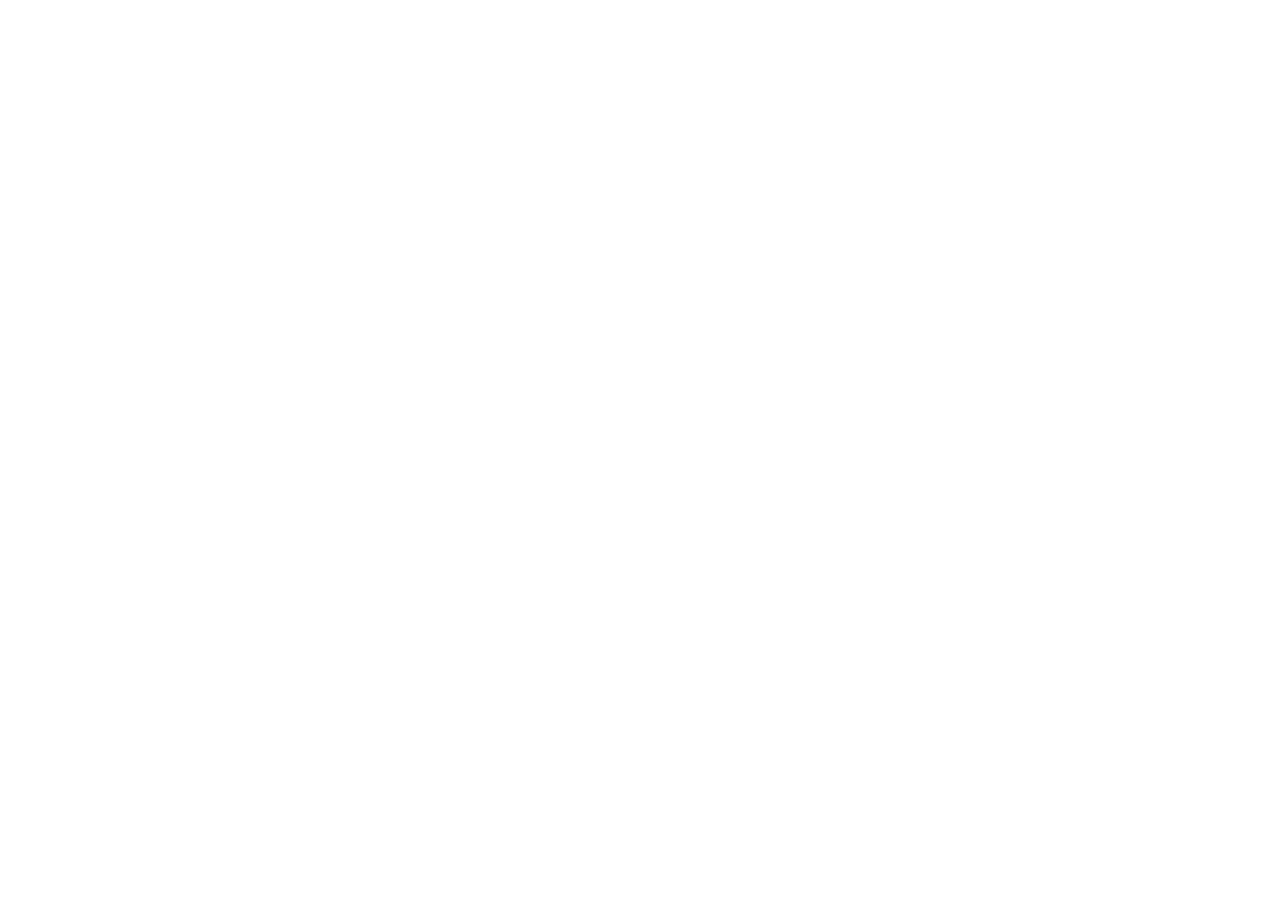
==== diets.html @ 349b6743 "Add workouts.html page" ====
<!DOCTYPE html>
<html lang="en">
<head>
    <meta charset="UTF-8">
    <meta http-equiv="X-UA-Compatible" content="IE=edge">
    <meta name="viewport" content="width=device-width, initial-scale=1.0">
    <title>Document</title>
</head>
<body>
    
</body>
</html>
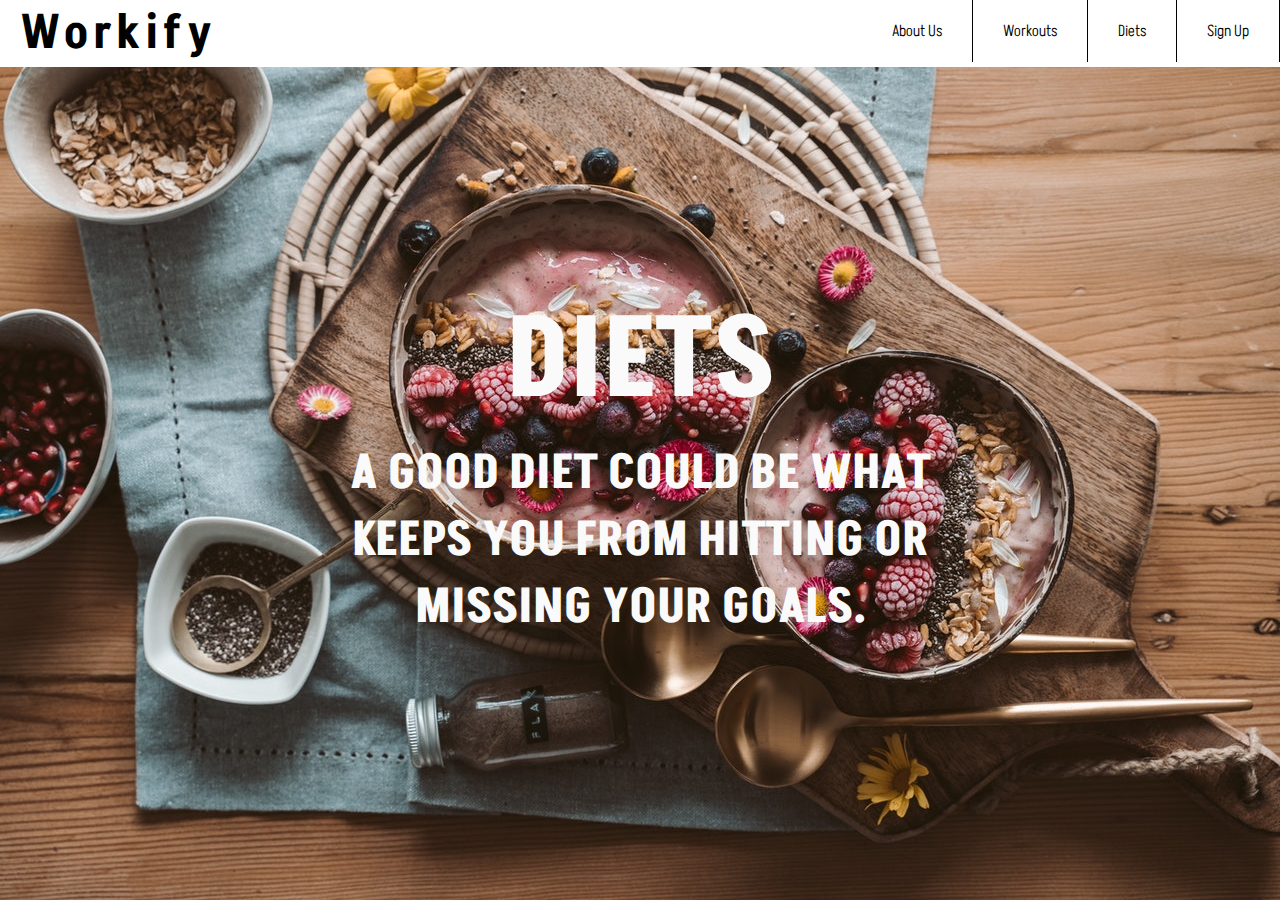
==== commit 7a5312d5: "Remove workouts, diets and sign up section from index.html" ====
--- a/diets.html
+++ b/diets.html
@@ -4,9 +4,58 @@
     <meta charset="UTF-8">
     <meta http-equiv="X-UA-Compatible" content="IE=edge">
     <meta name="viewport" content="width=device-width, initial-scale=1.0">
-    <title>Document</title>
+    <meta name="description" content="Fitness website for both workouts and diets">
+    <meta name="keywords" content="workout, workify, diet, improve, gym, fitness">
+    <link rel="apple-touch-icon" sizes="57x57" href="/apple-icon-57x57.png">
+
+    <link rel="stylesheet" href="assets/css/style.css">
+    <title>Workify</title>
 </head>
 <body>
-    
+
+    <div>
+        <header class="header" id="header">
+            <a href="index.html" class="logo">Workify</a>
+            <input class="menu-btn" type="checkbox" id="menu-btn">
+            <label class="menu-icon" for="menu-btn"><span class="nav-icon"></span></label>
+            <ul class="menu">
+                <li> <a href="index.html">About Us</a></li>
+                <li><a href="workouts.html">Workouts</a></li>
+                <li><a href="diets.html">Diets</a></li>
+                <li><a href="signup.html">Sign Up</a></li>
+                <li id="signup-mobile"><a href="#signup-image">Sign Up</a></li>
+            </ul>
+
+    <section id="diets-section">
+
+        <div class="diets-image" id="diets-image">
+            <img src="assets/images/pexels-taryn-elliott-4099238(10).jpg" alt="Two bowls of yoghurt placed on a wooden board with an assortment of condiments besides the bowls">
+        <div class="diets-text">
+            <h3 class="h3-title">Diets</h3>
+            <p class="h3-section">A good diet could be what keeps you from hitting or missing your goals.</p>
+        </div>
+        </div>
+    </section>
+
+    <div>
+        <footer id="footer">
+            
+            <ul class="social-networks">
+                <li>
+                    <a href="https://facebook.com" target="_blank" rel="noopener" aria-label="Visit our Facebook page (opens in a new tab)"><i class="fa-brands fa-facebook"></i></a>
+                </li>
+                <li>
+                    <a href="https://twitter.com" target="_blank" rel="noopener" aria-label="Visit our Twitter page (opens in a new tab)"><i class="fa-brands fa-twitter-square"></i></a>
+                </li>
+                <li>
+                    <a href="https://youtube.com" target="_blank" rel="noopener" aria-label="Visit our Youtube page (opens in a new tab)"><i class="fa-brands fa-youtube-square"></i></a>
+                </li>
+                <li>
+                    <a href="https://instagram.com" target="_blank" rel="noopener" aria-label="Visit our Instagram page (opens in a new tab)"><i class="fa-brands fa-instagram"></i></a>
+                </li>
+            </ul>
+                <p id="social-text" >Check out our different social medias!</p>
+        </footer>
+    </div>
 </body>
 </html>--- a/assets/css/style.css
+++ b/assets/css/style.css
@@ -0,0 +1,409 @@
+@import url('https://fonts.googleapis.com/css2?family=Akshar:wght@300&family=Roboto:wght@500&display=swap');
+
+* {
+    margin: 0;
+    padding: 0;
+    border: none;
+}
+
+body {
+    font-family: akshar, sans-serif;
+    font-weight: 300;
+    color: #000000;
+}
+
+a {
+    color: #000000;
+}
+
+p {
+    font-size: 200%;
+    text-align: center;
+    font-weight: bold;
+}
+
+/* heading and logo */
+
+.header {
+    background-color: #fff;
+    position: fixed;
+    width: 100%;
+    top: 0px;
+    z-index: 1;
+}
+
+.header ul {
+   list-style: none;
+   overflow: hidden;
+   background-color: #fff;
+   max-width: 100%;
+}
+
+.header ul a{
+    display: block;
+    padding: 20px;
+    border-right: 1px solid #000000;
+    text-decoration: none;
+}
+
+.header ul a:hover{
+    background-color: #ddd;
+}
+
+.header .logo{
+    float: left;
+    display: block;
+    font-size: 300%;
+    text-decoration: none;
+    padding: 0px 20px;
+    font-weight: 600;
+    letter-spacing: 5px;
+}
+
+.header .menu{
+    clear: both;
+    max-height: 0;
+    transition: max-height .2s ease-out;
+}
+
+.header .menu-icon{
+    padding: 28px 20px;
+    position: relative;
+    float: right;
+    cursor: pointer;
+}
+
+.header .menu-icon .nav-icon{
+    background: #333;
+    display: block;
+    height: 2px;
+    width: 18px;
+    position: relative;
+    transition: background .2s ease-out;
+}
+
+.header .menu-icon .nav-icon:before{
+    background: #333;
+    content: "";
+    display: block;
+    height: 100%;
+    width: 100%;
+    position: absolute;
+    transition: all .2s ease-out;
+    top: 5px;
+}
+
+.header .menu-icon .nav-icon::after{
+    background: #333;
+    content: "";
+    display: block;
+    height: 100%;
+    width: 100%;
+    max-width: 100%;
+    position: absolute;
+    transition: all .2s ease-out;
+    top: -5px;
+}
+
+.header .menu-btn{
+    display: none;
+}
+
+.header .menu-btn:checked ~ .menu{
+    max-height: 240px;
+}
+
+.header .menu-btn:checked ~ .menu-icon .nav-icon{
+    background: transparent;
+}
+
+.header .menu-btn:checked ~ .menu-icon .nav-icon::before{
+    transform: rotate(-45deg);
+    top: 0;
+}
+
+.header .menu-btn:checked ~ .menu-icon .nav-icon::after{
+    transform: rotate(45deg);
+    top: 0;
+}
+
+h1, h2 {
+    font-family: roboto, sans-serif;
+    color: #000000;
+    text-decoration: none;
+    margin-left: 20px;
+    margin-top: 10px;
+    position: absolute;
+    font-weight: 600;
+}
+
+.main-image {
+    position: relative;
+    text-align: center;
+    color: #000000;
+}
+
+#header-image img{
+    width: 100%;
+    height: auto;
+}
+
+.main-text {
+    position: absolute;
+    top: 50%;
+    left: 50%;
+    transform: translate(-50%, -50%);
+    text-transform: uppercase;
+    font-size: 900%;
+    font-weight: bold;
+}
+
+#about-image img{
+    width: 100%;
+    height: auto;
+}
+
+.about-image{
+    position: relative;
+    text-align: center;
+    color: #fafafa;
+}
+
+.about-text {
+    position: absolute;
+    top: 50%;
+    left: 50%;
+    transform: translate(-50%, -50%);
+    text-transform: uppercase;
+    font-size: 600%;
+}
+
+#workouts-image img{
+    width: 100%;
+    height: auto;
+}
+
+.workouts-image{
+    position: relative;
+    text-align: center;
+    color: #fafafa;
+}
+
+.workouts-text{
+    position: absolute;
+    top: 50%;
+    left: 50%;
+    transform: translate(-50%, -50%);
+    text-transform: uppercase;
+    font-size: 600%;
+}
+
+#diets-image img{
+    width: 100%;
+    height: auto;
+}
+
+.diets-image{
+    position: relative;
+    text-align: center;
+    color: #fafafa;
+}
+
+.diets-text{
+    position: absolute;
+    top: 50%;
+    left: 50%;
+    transform: translate(-50%, -50%);
+    text-transform: uppercase;
+    font-size: 600%;
+}
+
+#signup-image img{
+    width: 100%;
+    height: auto;
+}
+
+.signup-image{
+    position: relative;
+    text-align: center;
+    color: #fafafa;
+}
+
+.signup-text{
+    position: absolute;
+    top: 50%;
+    left: 50%;
+    transform: translate(-50%, -50%);
+    text-transform: uppercase;
+    font-size: 600%;
+}
+
+.h3-section{
+    font-size: 50%;
+
+}
+  
+/* Sign up form */
+
+* {box-sizing: border-box}
+
+  input[type=text], input[type=password] {
+  width: 100%;
+  padding: 15px;
+  margin: 5px 0 22px 0;
+  display: inline-block;
+  border: none;
+  background: #f1f1f1;
+  opacity: 0.9;
+}
+
+input[type=text]:focus, input[type=password]:focus {
+  background-color: #ddd;
+  outline: none;
+}
+
+hr {
+  border: 1px solid #f1f1f1;
+  margin-bottom: 25px;
+}
+
+button {
+  background-color: #000000;
+  color: #f1f1f1;
+  padding: 24px 20px;
+  margin: 8px 0;
+  border: none;
+  cursor: pointer;
+  width: 100%;
+  opacity: 0.9;
+}
+
+button:hover {
+  opacity:1;
+}
+
+.clearfix::after {
+  content: "";
+  clear: both;
+  display: table;
+}
+
+.signup-headers{
+    font-size: 50px;
+    font-weight: bold;
+}
+
+#signup-link {
+    font-size: 50%;
+    position: relative;
+    text-align: center;
+    font-weight: bold;
+    color: #000000;
+    bottom: 30px;
+}
+    
+#signup-form-mobile {
+    font-size: 200%;
+}
+
+/* Footer Social networks */
+
+#footer{
+    height: 100px;
+}
+
+.social-networks{
+    text-align: center;
+}
+
+.social-networks > li{
+    display: inline;
+}
+
+.social-networks i{
+    font-size: 200%;
+    margin: 1%;
+    padding: 1px;
+    color: #000000;
+}
+
+#social-text {
+    padding-bottom: 30px;
+}
+
+/* media rule for 768px and up */
+
+@media (min-width:768px) {
+
+    .header li{
+        float: left;
+    }
+
+    .header li a{
+        padding: 20px 30px;
+    }
+
+    .header .menu{
+        clear: none;
+        float: right;
+        max-height: none;
+    }
+
+    .header .menu-icon{
+        display: none;
+    }
+}
+
+/* media rule for 400px and up */
+
+@media screen and (min-width: 400px) {
+
+    #signup-mobile {
+        display: none;
+    }
+
+    #signup-link {
+        display: none;
+    }
+}
+
+/* media rule for 600px and down */
+
+@media screen and (max-width: 600px) {
+
+    p {
+        font-size: 100%;
+    }
+    
+    .h3 {
+        position: relative;
+        width: fit-content;
+    }
+
+    .h3-section {
+        width: fit-content;
+        font-size: 15%;
+        position: relative;
+    }
+
+    .h3-title {
+        font-size: 25%;
+        position: relative;
+    }
+
+    #signup-form, sida2 {
+        position: absolute;
+        max-width: 100%;
+        font-size: 10%;
+        display: none;
+    }
+
+    #signup-text{
+        max-width: fit-content;
+        display: inline;
+    }
+
+    .signup-headers {
+        font-size: 30%;
+    }
+}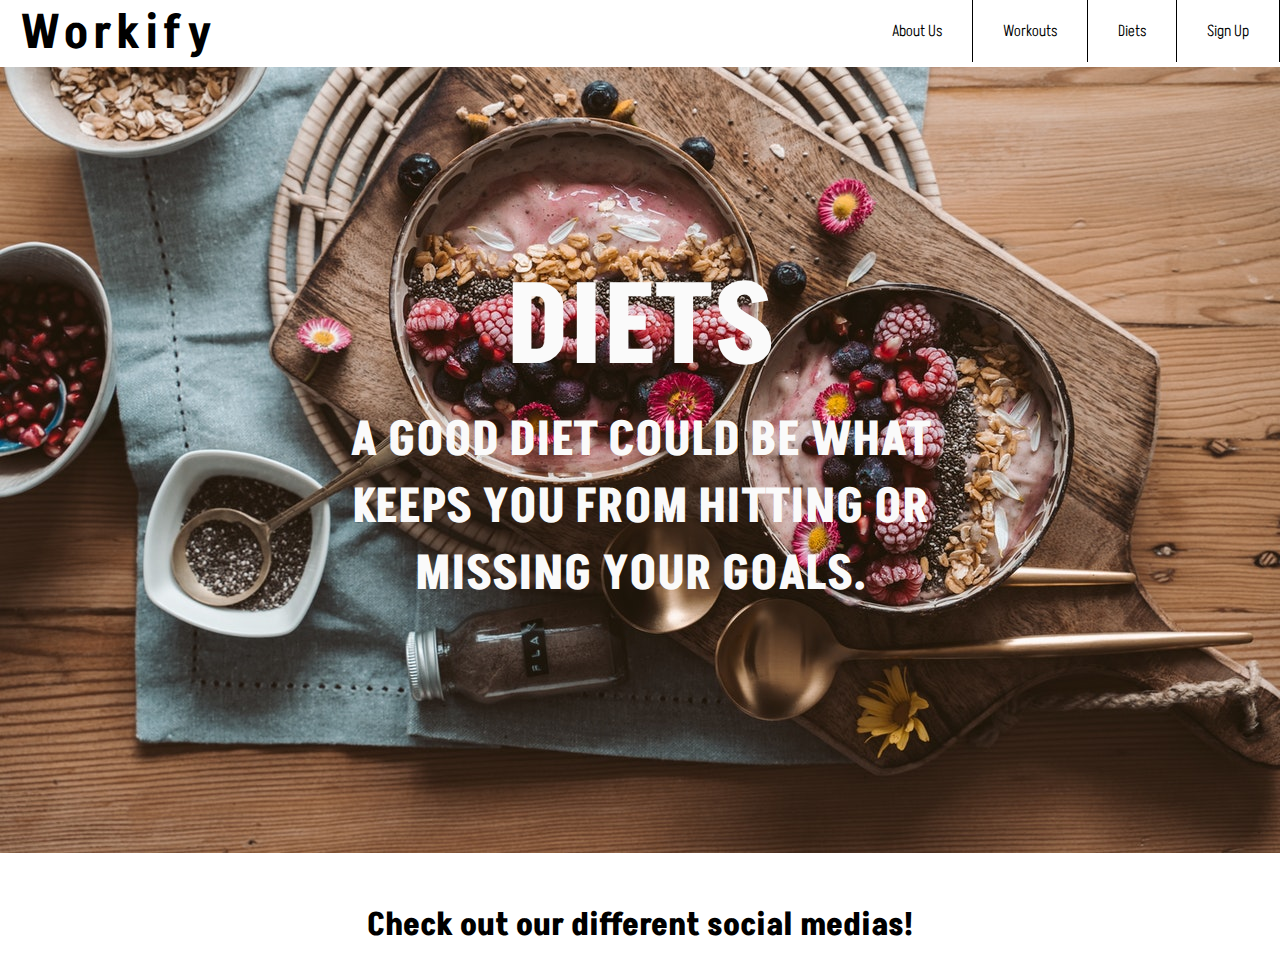
==== commit 0abcaeab: "Add header dropdown menu to all pages" ====
--- a/diets.html
+++ b/diets.html
@@ -25,6 +25,8 @@
                 <li><a href="signup.html">Sign Up</a></li>
                 <li id="signup-mobile"><a href="#signup-image">Sign Up</a></li>
             </ul>
+        </header>
+    </div>
 
     <section id="diets-section">
 
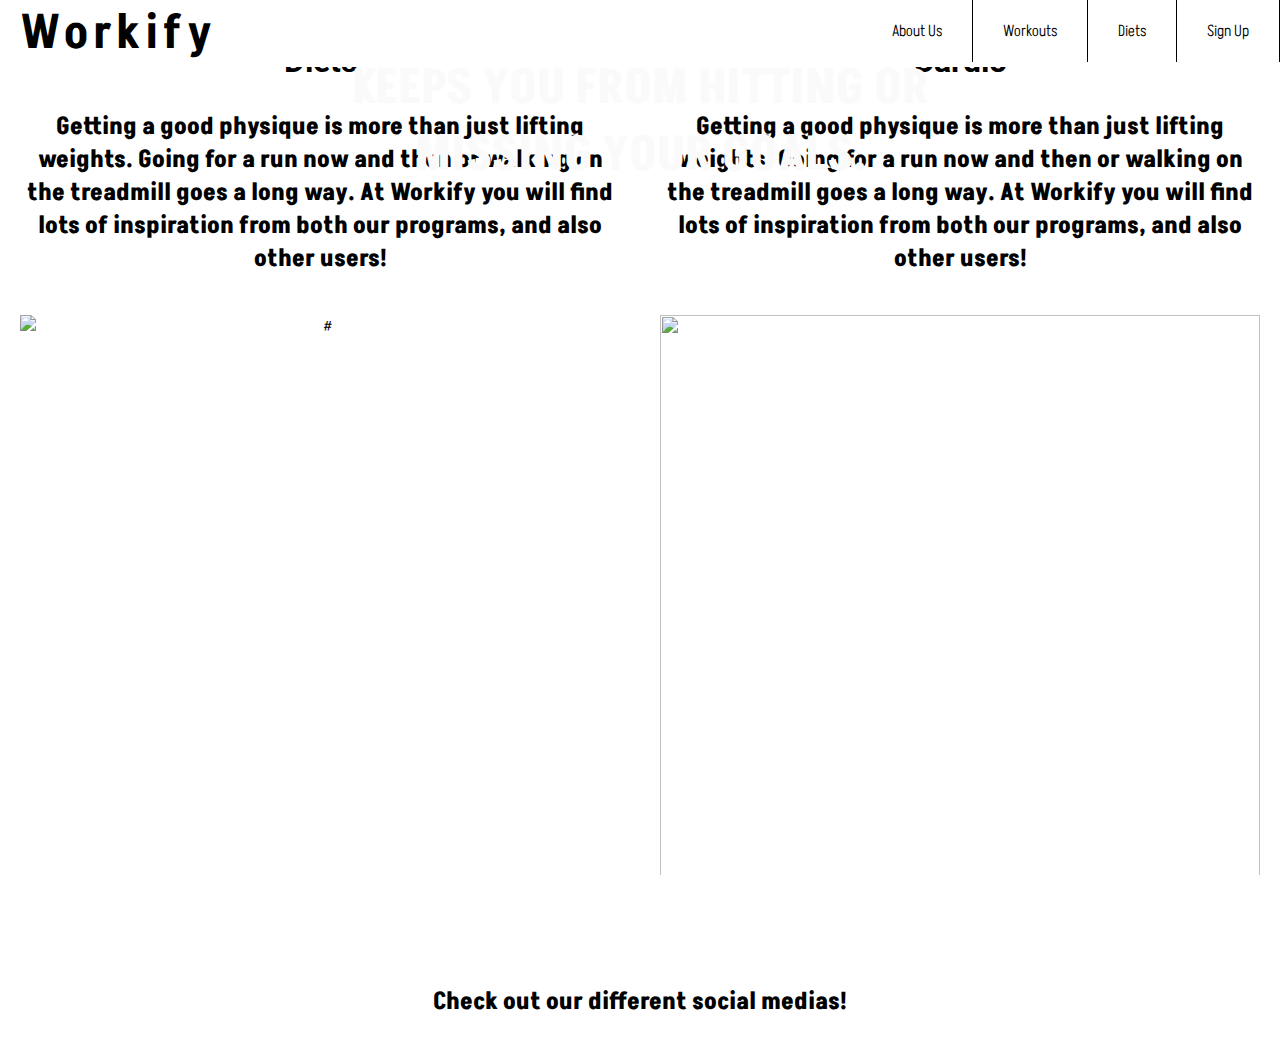
==== commit 0fbd9451: "Remove signup mobile link from the header on all pages" ====
--- a/diets.html
+++ b/diets.html
@@ -23,7 +23,6 @@
                 <li><a href="workouts.html">Workouts</a></li>
                 <li><a href="diets.html">Diets</a></li>
                 <li><a href="signup.html">Sign Up</a></li>
-                <li id="signup-mobile"><a href="#signup-image">Sign Up</a></li>
             </ul>
         </header>
     </div>
@@ -31,13 +30,28 @@
     <section id="diets-section">
 
         <div class="diets-image" id="diets-image">
-            <img src="assets/images/pexels-taryn-elliott-4099238(10).jpg" alt="Two bowls of yoghurt placed on a wooden board with an assortment of condiments besides the bowls">
+            <img src="assets/images/pexels-pixabay-255501 (1).jpg" alt="Two bowls of yoghurt placed on a wooden board with an assortment of condiments besides the bowls">
         <div class="diets-text">
             <h3 class="h3-title">Diets</h3>
             <p class="h3-section">A good diet could be what keeps you from hitting or missing your goals.</p>
         </div>
         </div>
     </section>
+
+    <div class="container">
+        <div class="row">
+            <div class="column">
+                <h2>Diets</h2>
+                <p>Getting a good physique is more than just lifting weights. Going for a run now and then or walking on the treadmill goes a long way. At Workify you will find lots of inspiration from both our programs, and also other users!</p>
+                <img src="/assets/images/pexels-daria-shevtsova-949067.jpg" alt="#">
+            </div>
+            <div class="column">
+                <h2>Cardio</h2>
+                <p>Getting a good physique is more than just lifting weights. Going for a run now and then or walking on the treadmill goes a long way. At Workify you will find lots of inspiration from both our programs, and also other users!</p>
+                <img src="/assets/images/pexels-foodie-factor-566566 (1).jpg" alt="">
+            </div>
+        </div>
+    </div>
 
     <div>
         <footer id="footer">
@@ -53,11 +67,13 @@
                     <a href="https://youtube.com" target="_blank" rel="noopener" aria-label="Visit our Youtube page (opens in a new tab)"><i class="fa-brands fa-youtube-square"></i></a>
                 </li>
                 <li>
-                    <a href="https://instagram.com" target="_blank" rel="noopener" aria-label="Visit our Instagram page (opens in a new tab)"><i class="fa-brands fa-instagram"></i></a>
+                    <a href="https://instagram.com" target="_blank" rel="noopener" aria-label="Visit our Instagram page (opens in a new tab)"><i class="fa-brands fa-instagram-square"></i></a>
                 </li>
             </ul>
                 <p id="social-text" >Check out our different social medias!</p>
         </footer>
     </div>
+    <!--font awesome script-->
+    <script src="https://kit.fontawesome.com/af04db9847.js" crossorigin="anonymous"></script>
 </body>
 </html>--- a/assets/css/style.css
+++ b/assets/css/style.css
@@ -17,9 +17,10 @@
 }
 
 p {
-    font-size: 200%;
+    font-size: 150%;
     text-align: center;
     font-weight: bold;
+    padding: 20px;
 }
 
 /* heading and logo */
@@ -127,8 +128,8 @@
     top: 0;
 }
 
-h1, h2 {
-    font-family: roboto, sans-serif;
+h1 {
+    font-family: "Roboto", sans-serif;
     color: #000000;
     text-decoration: none;
     margin-left: 20px;
@@ -137,15 +138,33 @@
     font-weight: 600;
 }
 
-.main-image {
-    position: relative;
-    text-align: center;
-    color: #000000;
-}
-
-#header-image img{
+h2 {
+    font-family: "Roboto", sans-serif;
+    display: block;
+    margin-bottom: 10px;
+    font-weight: bold;
+    font-size: 200%;
+    padding-top: 20px;
+}
+
+h3 {
+    color: #fafafa
+}
+
+#header-image img {
     width: 100%;
     height: auto;
+}
+
+.header-image {
+    position: relative;
+    text-align: center;
+    height: auto;
+}
+
+.header-section {
+    position: relative;
+    text-align: center;
 }
 
 .main-text {
@@ -153,15 +172,17 @@
     top: 50%;
     left: 50%;
     transform: translate(-50%, -50%);
-    text-transform: uppercase;
     font-size: 900%;
     font-weight: bold;
-}
-
-#about-image img{
-    width: 100%;
-    height: auto;
-}
+    text-align: center;
+}
+
+.subtext {
+    padding-top: 20px;
+    font-size: 50%;
+}
+
+
 
 .about-image{
     position: relative;
@@ -199,8 +220,8 @@
 }
 
 #diets-image img{
-    width: 100%;
-    height: auto;
+   width: 100%;
+   height: auto;
 }
 
 .diets-image{
@@ -240,7 +261,7 @@
 
 .h3-section{
     font-size: 50%;
-
+    color: #fafafa;
 }
   
 /* Sign up form */
@@ -293,6 +314,10 @@
     font-weight: bold;
 }
 
+#signup-h2 {
+    padding-bottom: 100px;
+}
+
 #signup-link {
     font-size: 50%;
     position: relative;
@@ -300,6 +325,10 @@
     font-weight: bold;
     color: #000000;
     bottom: 30px;
+}
+
+#signup-form {
+    background-color: #fafafa;
 }
     
 #signup-form-mobile {
@@ -354,18 +383,6 @@
     }
 }
 
-/* media rule for 400px and up */
-
-@media screen and (min-width: 400px) {
-
-    #signup-mobile {
-        display: none;
-    }
-
-    #signup-link {
-        display: none;
-    }
-}
 
 /* media rule for 600px and down */
 
@@ -395,7 +412,7 @@
         position: absolute;
         max-width: 100%;
         font-size: 10%;
-        display: none;
+        
     }
 
     #signup-text{
@@ -406,4 +423,32 @@
     .signup-headers {
         font-size: 30%;
     }
-}+}
+
+
+/*-------------------------------------ROW*/
+
+.row {
+    display: flex;
+    display: flexbox;
+}
+
+.row img {
+    width: 100%;
+}
+
+
+/*-------------------------------------container*/
+
+.container {
+    display: inline-block;
+    text-align: center;
+}
+
+.container img {
+    display: inline-block;
+    height: 600px;
+    width: 100%;
+    padding: 20px;
+}
+
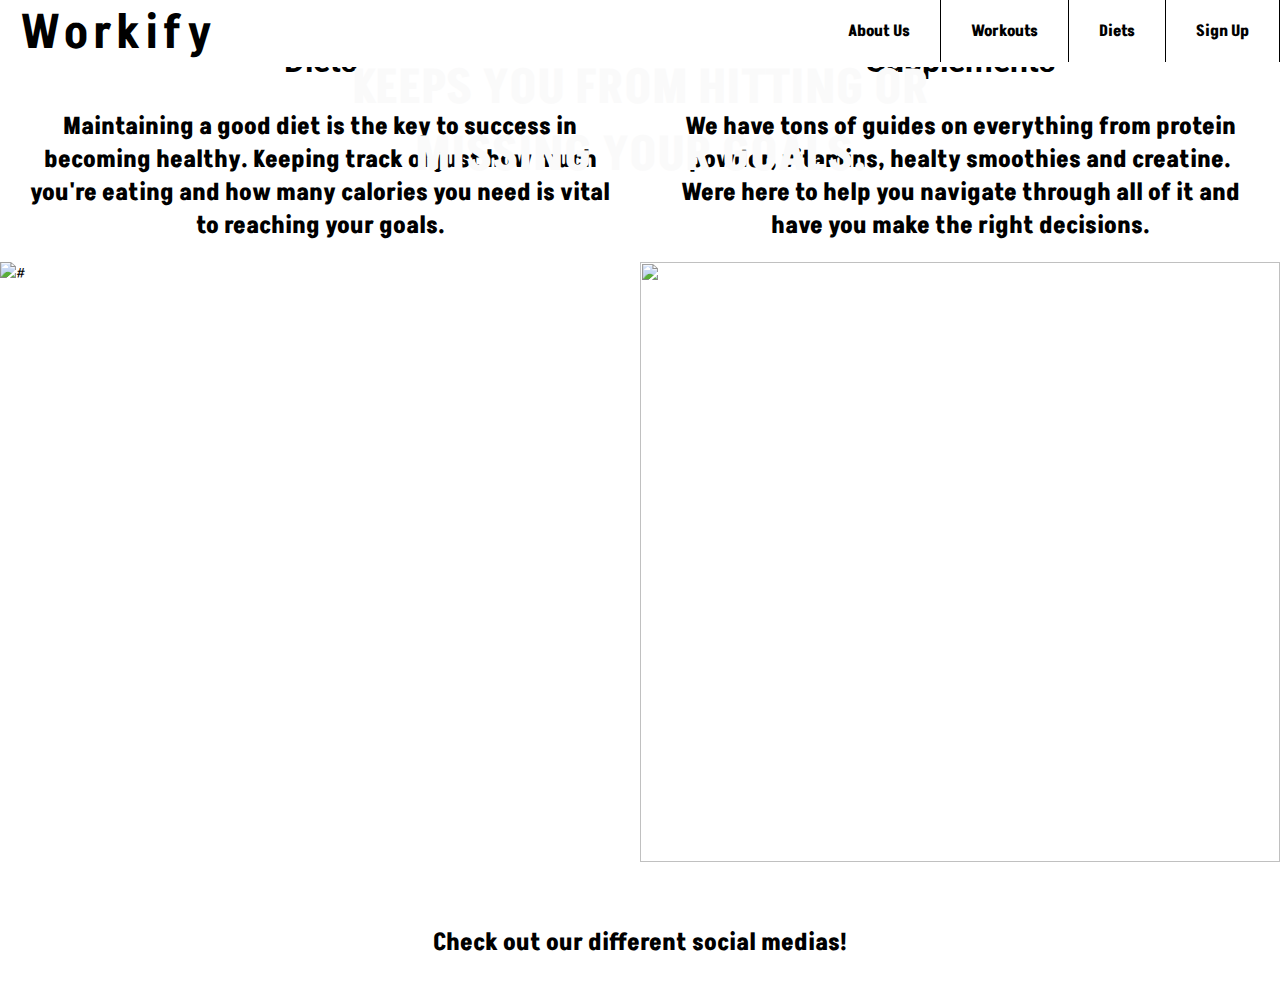
==== commit d7a14a6c: "Change text in diets section to more relevant information" ====
--- a/diets.html
+++ b/diets.html
@@ -42,12 +42,12 @@
         <div class="row">
             <div class="column">
                 <h2>Diets</h2>
-                <p>Getting a good physique is more than just lifting weights. Going for a run now and then or walking on the treadmill goes a long way. At Workify you will find lots of inspiration from both our programs, and also other users!</p>
+                <p>Maintaining a good diet is the key to success in becoming healthy. Keeping track of just how much you're eating and how many calories you need is vital to reaching your goals.</p>
                 <img src="/assets/images/pexels-daria-shevtsova-949067.jpg" alt="#">
             </div>
             <div class="column">
-                <h2>Cardio</h2>
-                <p>Getting a good physique is more than just lifting weights. Going for a run now and then or walking on the treadmill goes a long way. At Workify you will find lots of inspiration from both our programs, and also other users!</p>
+                <h2>Supplements</h2>
+                <p>We have tons of guides on everything from protein powder, vitamins, healty smoothies and creatine. Were here to help you navigate through all of it and have you make the right decisions.</p>
                 <img src="/assets/images/pexels-foodie-factor-566566 (1).jpg" alt="">
             </div>
         </div>
--- a/assets/css/style.css
+++ b/assets/css/style.css
@@ -31,6 +31,7 @@
     width: 100%;
     top: 0px;
     z-index: 1;
+    font-weight: bold;
 }
 
 .header ul {
@@ -145,6 +146,7 @@
     font-weight: bold;
     font-size: 200%;
     padding-top: 20px;
+    text-align: center;
 }
 
 h3 {
@@ -330,10 +332,26 @@
 #signup-form {
     background-color: #fafafa;
 }
+
+/*-------------------------------------ROW*/
+
+.row {
+    display: flex;
     
-#signup-form-mobile {
-    font-size: 200%;
-}
+}
+
+.row img {
+    width: 100%;
+}
+
+.row:after {
+    content: "";
+    display: table;
+    clear: both;
+}
+
+
+
 
 /* Footer Social networks */
 
@@ -381,74 +399,70 @@
     .header .menu-icon{
         display: none;
     }
-}
-
+
+}
 
 /* media rule for 600px and down */
 
 @media screen and (max-width: 600px) {
 
-    p {
-        font-size: 100%;
-    }
+    .h3-title {
+        padding-top: 25px;
+        font-size: 20%;
+    }
+
+    .h3-section {
+        font-size: 10%;
+    }
+
+    .column {
+        width: 100%;
+        padding: 0;
+        float: left;
+        display: contents;
+    }
+
+    .row {
+        display: block;
+    }
+
+    .row img {
+        width: 100%;
+    }
+
+    .container {
+        width: 100%;
+        display: block;
+        flex-flow: row;
+    }
+
+    .container-img {
+        display: block;
+        width: 100%;
+    }
+
     
-    .h3 {
-        position: relative;
-        width: fit-content;
-    }
-
-    .h3-section {
-        width: fit-content;
-        font-size: 15%;
-        position: relative;
-    }
-
-    .h3-title {
-        font-size: 25%;
-        position: relative;
-    }
-
-    #signup-form, sida2 {
-        position: absolute;
-        max-width: 100%;
-        font-size: 10%;
-        
-    }
-
-    #signup-text{
-        max-width: fit-content;
-        display: inline;
-    }
-
-    .signup-headers {
-        font-size: 30%;
-    }
-}
-
-
-/*-------------------------------------ROW*/
-
-.row {
-    display: flex;
-    display: flexbox;
-}
-
-.row img {
-    width: 100%;
-}
+
+}
+
+
+
+
 
 
 /*-------------------------------------container*/
 
 .container {
-    display: inline-block;
-    text-align: center;
+   width: auto;
 }
 
 .container img {
-    display: inline-block;
+    display: block;
     height: 600px;
-    width: 100%;
-    padding: 20px;
-}
-
+}
+
+.column {
+    width: 50%;
+    float: left;
+}
+
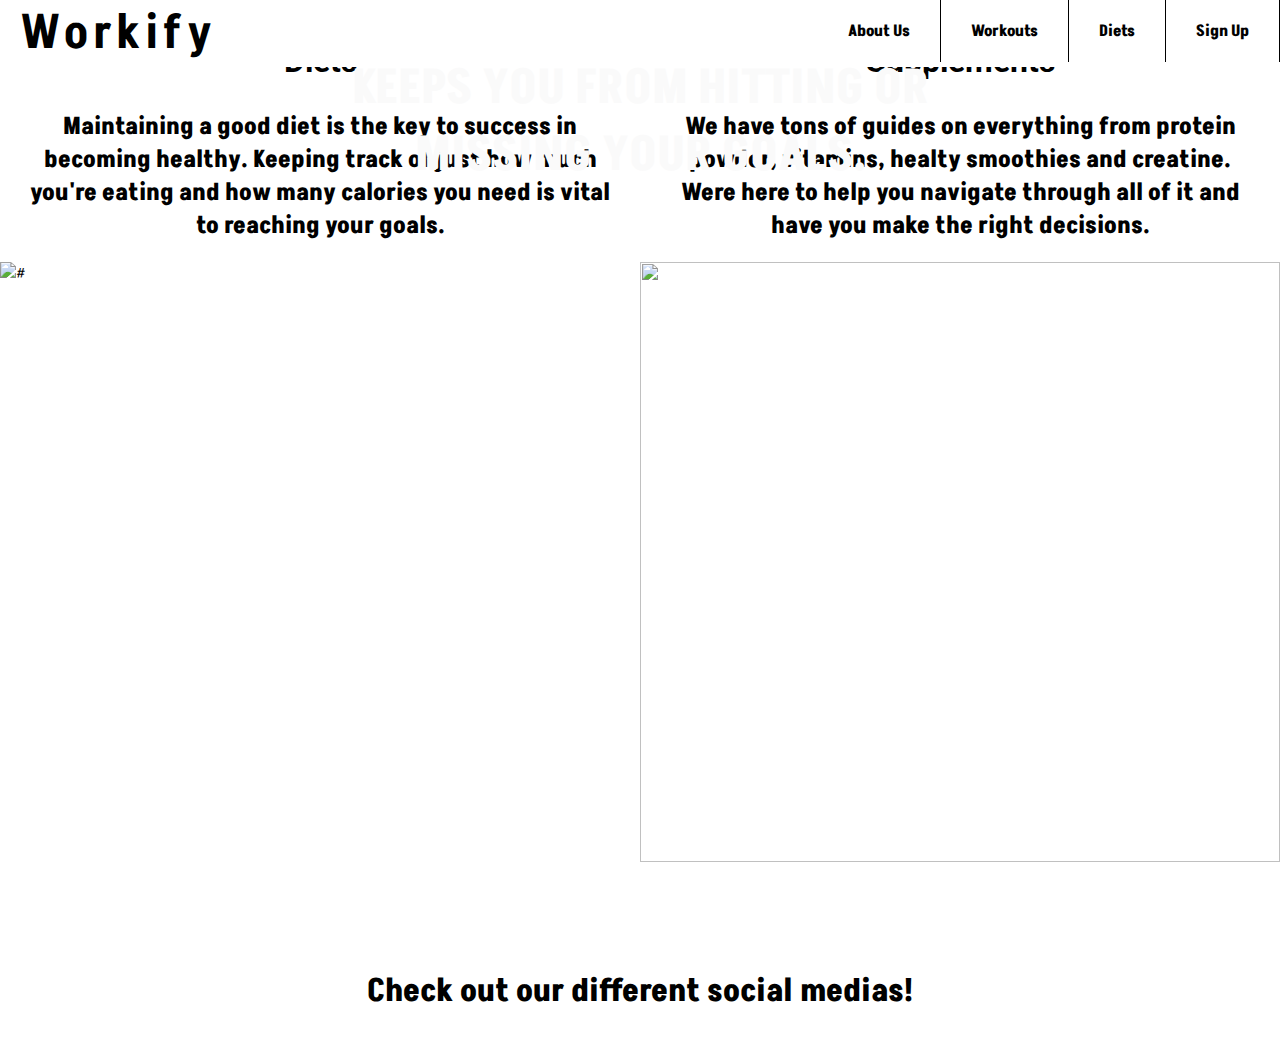
==== commit 5f273765: "Add comments to style.css for easier navigation, also deleted code in style.css no longer in use" ====
--- a/diets.html
+++ b/diets.html
@@ -30,9 +30,9 @@
     <section id="diets-section">
 
         <div class="diets-image" id="diets-image">
-            <img src="assets/images/pexels-pixabay-255501 (1).jpg" alt="Two bowls of yoghurt placed on a wooden board with an assortment of condiments besides the bowls">
+            <img class="hero-img" src="assets/images/pexels-pixabay-255501 (1).jpg" alt="Two bowls of yoghurt placed on a wooden board with an assortment of condiments besides the bowls">
         <div class="diets-text">
-            <h3 class="h3-title">Diets</h3>
+            <h3 class="h3-title">Diets<i class="fa-solid fa-fork-knife"></i></h3>
             <p class="h3-section">A good diet could be what keeps you from hitting or missing your goals.</p>
         </div>
         </div>
--- a/assets/css/style.css
+++ b/assets/css/style.css
@@ -4,23 +4,6 @@
     margin: 0;
     padding: 0;
     border: none;
-}
-
-body {
-    font-family: akshar, sans-serif;
-    font-weight: 300;
-    color: #000000;
-}
-
-a {
-    color: #000000;
-}
-
-p {
-    font-size: 150%;
-    text-align: center;
-    font-weight: bold;
-    padding: 20px;
 }
 
 /* heading and logo */
@@ -115,7 +98,7 @@
     max-height: 240px;
 }
 
-.header .menu-btn:checked ~ .menu-icon .nav-icon{
+.header .menu-btn:checked ~ .menu-icon .nav-icon {
     background: transparent;
 }
 
@@ -124,19 +107,28 @@
     top: 0;
 }
 
-.header .menu-btn:checked ~ .menu-icon .nav-icon::after{
+.header .menu-btn:checked ~ .menu-icon .nav-icon::after {
     transform: rotate(45deg);
     top: 0;
 }
 
-h1 {
-    font-family: "Roboto", sans-serif;
+/* body */
+
+body {
+    font-family: akshar, sans-serif;
+    font-weight: 300;
     color: #000000;
-    text-decoration: none;
-    margin-left: 20px;
-    margin-top: 10px;
-    position: absolute;
-    font-weight: 600;
+}
+
+a {
+    color: #000000;
+}
+
+p {
+    font-size: 150%;
+    text-align: center;
+    font-weight: bold;
+    padding: 20px;
 }
 
 h2 {
@@ -153,9 +145,16 @@
     color: #fafafa
 }
 
+.h3-section{
+    font-size: 50%;
+    color: #fafafa;
+}
+
+/* About Page */
+
 #header-image img {
     width: 100%;
-    height: auto;
+    height: 100vh;
 }
 
 .header-image {
@@ -179,20 +178,20 @@
     text-align: center;
 }
 
-.subtext {
-    padding-top: 20px;
-    font-size: 50%;
-}
-
-
-
-.about-image{
+/* Workouts Page */
+
+#workouts-image img{
+    width: 100%;
+    height: 100vh;
+}
+
+.workouts-image{
     position: relative;
     text-align: center;
     color: #fafafa;
 }
 
-.about-text {
+.workouts-text{
     position: absolute;
     top: 50%;
     left: 50%;
@@ -201,18 +200,20 @@
     font-size: 600%;
 }
 
-#workouts-image img{
-    width: 100%;
-    height: auto;
-}
-
-.workouts-image{
+/* Diets Page */
+
+#diets-image img{
+   width: 100%;
+   height: 100vh;
+}
+
+.diets-image{
     position: relative;
     text-align: center;
     color: #fafafa;
 }
 
-.workouts-text{
+.diets-text{
     position: absolute;
     top: 50%;
     left: 50%;
@@ -221,18 +222,20 @@
     font-size: 600%;
 }
 
-#diets-image img{
-   width: 100%;
-   height: auto;
-}
-
-.diets-image{
+/* Signup Page */
+
+#signup-image img{
+    width: 100%;
+    height: 100vh;
+}
+
+.signup-image{
     position: relative;
     text-align: center;
     color: #fafafa;
 }
 
-.diets-text{
+.signup-text{
     position: absolute;
     top: 50%;
     left: 50%;
@@ -240,33 +243,8 @@
     text-transform: uppercase;
     font-size: 600%;
 }
-
-#signup-image img{
-    width: 100%;
-    height: auto;
-}
-
-.signup-image{
-    position: relative;
-    text-align: center;
-    color: #fafafa;
-}
-
-.signup-text{
-    position: absolute;
-    top: 50%;
-    left: 50%;
-    transform: translate(-50%, -50%);
-    text-transform: uppercase;
-    font-size: 600%;
-}
-
-.h3-section{
-    font-size: 50%;
-    color: #fafafa;
-}
   
-/* Sign up form */
+/* Sign Up Form */
 
 * {box-sizing: border-box}
 
@@ -314,27 +292,28 @@
 .signup-headers{
     font-size: 50px;
     font-weight: bold;
+    padding-left: 10px;
 }
 
 #signup-h2 {
     padding-bottom: 100px;
 }
 
-#signup-link {
-    font-size: 50%;
-    position: relative;
-    text-align: center;
-    font-weight: bold;
-    color: #000000;
-    bottom: 30px;
-}
-
 #signup-form {
     background-color: #fafafa;
 }
 
-/*-------------------------------------ROW*/
-
+/*-------------------------------------container*/
+
+.container {
+    width: auto;
+ }
+ 
+ .container img {
+     display: block;
+     height: 600px;
+ }
+ 
 .row {
     display: flex;
     
@@ -350,8 +329,10 @@
     clear: both;
 }
 
-
-
+.column {
+    width: 50%;
+    float: left;
+}
 
 /* Footer Social networks */
 
@@ -361,6 +342,8 @@
 
 .social-networks{
     text-align: center;
+    font-size: 150%;
+    padding-top: 20px;
 }
 
 .social-networks > li{
@@ -376,6 +359,8 @@
 
 #social-text {
     padding-bottom: 30px;
+    font-weight: bold;
+    font-size: 200%
 }
 
 /* media rule for 768px and up */
@@ -399,7 +384,6 @@
     .header .menu-icon{
         display: none;
     }
-
 }
 
 /* media rule for 600px and down */
@@ -408,11 +392,15 @@
 
     .h3-title {
         padding-top: 25px;
-        font-size: 20%;
+        font-size: 50%;
     }
 
     .h3-section {
-        font-size: 10%;
+        font-size: 25%;
+    }
+    
+    .hero-img {
+        min-height: 500px;
     }
 
     .column {
@@ -440,29 +428,4 @@
         display: block;
         width: 100%;
     }
-
-    
-
-}
-
-
-
-
-
-
-/*-------------------------------------container*/
-
-.container {
-   width: auto;
-}
-
-.container img {
-    display: block;
-    height: 600px;
-}
-
-.column {
-    width: 50%;
-    float: left;
-}
-
+}